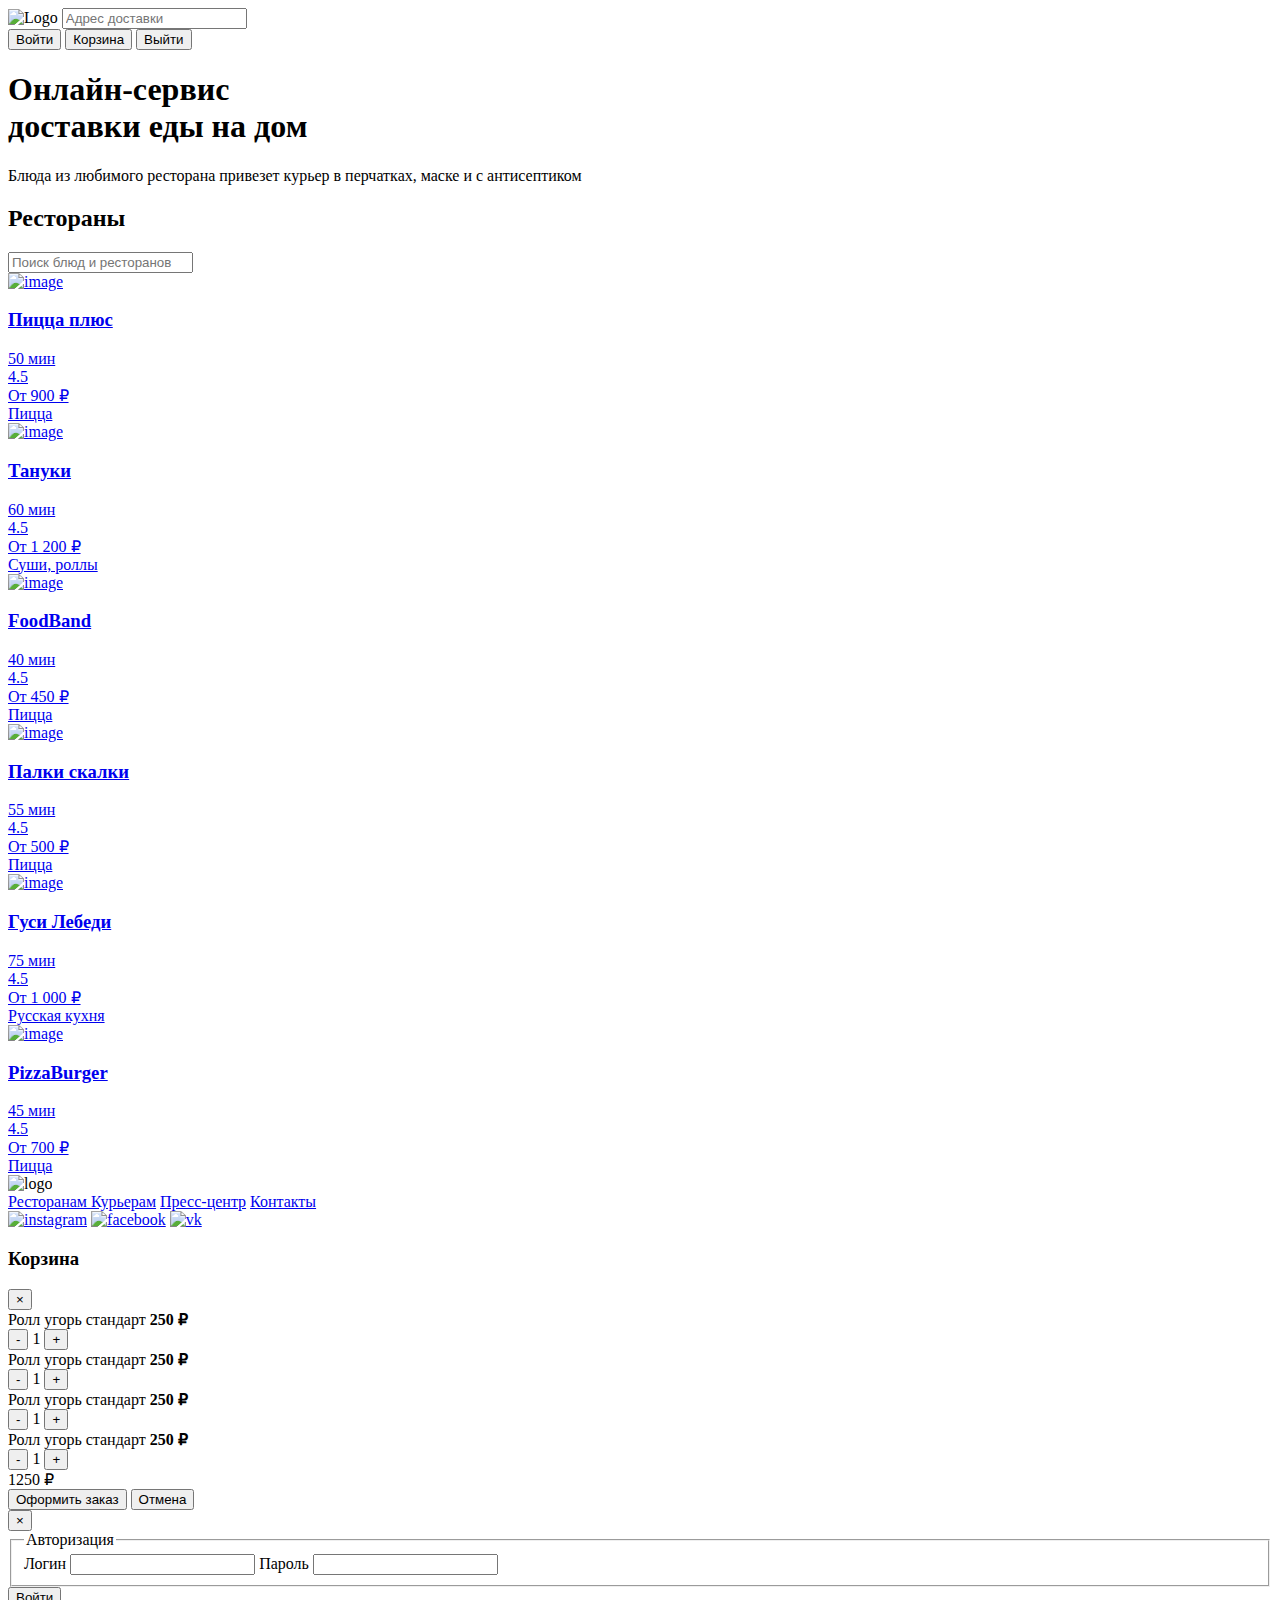
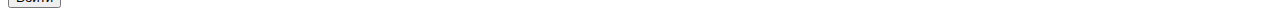
==== index.html @ f7ccb034 "Added base files" ====
<!DOCTYPE html>
<html lang="ru">

<head>
	<meta charset="UTF-8" />
	<meta name="viewport" content="width=device-width, initial-scale=1.0" />
	<title>Delivery Food — доставка еды на дом</title>
	<link href="https://fonts.googleapis.com/css?family=Roboto:400,700&display=swap&subset=cyrillic" rel="stylesheet" />
	<link rel="stylesheet" href="css/normalize.css" />
	<link rel="stylesheet" href="css/style.css" />
</head>

<body>
	<div class="container">
		<header class="header">
			<a class="logo">
				<img src="img/icon/logo.svg" alt="Logo" />
			</a>
			<label class="address">
				<input type="text" class="input input-address" placeholder="Адрес доставки" />
			</label>
			<div class="buttons">
				<span class="user-name"></span>
				<button class="button button-primary button-auth">
					<span class="button-auth-svg"></span>
					<span class="button-text">Войти</span>
				</button>
				<button class="button button-cart" id="cart-button">
					<span class="button-cart-svg"></span>
					<span class="button-text">Корзина</span>
				</button>
				<button class="button button-primary button-out">
					<span class="button-text">Выйти</span>
					<span class="button-out-svg"></span>
				</button>
			</div>
		</header>
	</div>
	<!-- /.container  -->

	<main class="main">
		<div class="container">
			<section class="container-promo">
				<section class="promo pizza">
					<h1 class="promo-title">Онлайн-сервис <br />доставки еды на дом</h1>
					<p class="promo-text">
						Блюда из любимого ресторана привезет курьер в перчатках, маске и с антисептиком
					</p>
				</section>
				<!-- <section class="promo kebab">
					<h1 class="promo-title">Шашлыки на майские <br> со скидкой 35%</h1>
					<p class="promo-text">
						Закажите шашлыки в любом ресторане до 10 мая и получите скидку по промокоду OMAGAD
					</p>
				</section>
				<section class="promo vegetables">
					<h1 class="promo-title">Скидка 20% на всю еду <br> по промокоду LOVE.JS</h1>
					<p class="promo-text">
						Блюдо из ресторана привезут вместе с двумя подарочными книгами по фронтенду
					</p>
				</section>
				<section class="promo sushi">
					<h1 class="promo-title">Сеты со скидкой до 30% <br> в ресторанах</h1>
					<p class="promo-text">
						Скидки на сеты до 30 мая по промокоду DADADA
					</p>
				</section> -->
			</section>
			<section class="restaurants">
				<div class="section-heading">
					<h2 class="section-title">Рестораны</h2>
					<label class="search">
						<input type="text" class="input input-search" placeholder="Поиск блюд и ресторанов" />
					</label>
				</div>
				<div class="cards cards-restaurants">
					<a href="restaurant.html" class="card card-restaurant">
						<img src="img/pizza-plus/preview.jpg" alt="image" class="card-image" />
						<div class="card-text">
							<div class="card-heading">
								<h3 class="card-title">Пицца плюс</h3>
								<span class="card-tag tag">50 мин</span>
							</div>
							<!-- /.card-heading -->
							<div class="card-info">
								<div class="rating">
									4.5
								</div>
								<div class="price">От 900 ₽</div>
								<div class="category">Пицца</div>
							</div>
							<!-- /.card-info -->
						</div>
						<!-- /.card-text -->
					</a>
					<!-- /.card -->

					<a href="restaurant.html" class="card card-restaurant">
						<img src="img/tanuki/preview.jpg" alt="image" class="card-image" />
						<div class="card-text">
							<div class="card-heading">
								<h3 class="card-title">Тануки</h3>
								<span class="card-tag tag">60 мин</span>
							</div>
							<!-- /.card-heading -->
							<div class="card-info">
								<div class="rating">
									4.5
								</div>
								<div class="price">От 1 200 ₽</div>
								<div class="category">Суши, роллы</div>
							</div>
							<!-- /.card-info -->
						</div>
						<!-- /.card-text -->
					</a>
					<!-- /.card -->

					<a href="restaurant.html" class="card card-restaurant">
						<img src="img/food-band/preview.jpg" alt="image" class="card-image" />
						<div class="card-text">
							<div class="card-heading">
								<h3 class="card-title">FoodBand</h3>
								<span class="card-tag tag">40 мин</span>
							</div>
							<!-- /.card-heading -->
							<div class="card-info">
								<div class="rating">
									4.5
								</div>
								<div class="price">От 450 ₽</div>
								<div class="category">Пицца</div>
							</div>
							<!-- /.card-info -->
						</div>
						<!-- /.card-text -->
					</a>
					<!-- /.card -->

					<a href="restaurant.html" class="card card-restaurant">
						<img src="img/palki-skalki/preview.jpg" alt="image" class="card-image" />
						<div class="card-text">
							<div class="card-heading">
								<h3 class="card-title">Палки скалки</h3>
								<span class="card-tag tag">55 мин</span>
							</div>
							<!-- /.card-heading -->
							<div class="card-info">
								<div class="rating">
									4.5
								</div>
								<div class="price">От 500 ₽</div>
								<div class="category">Пицца</div>
							</div>
							<!-- /.card-info -->
						</div>
						<!-- /.card-text -->
					</a>
					<!-- /.card -->

					<a href="restaurant.html" class="card card-restaurant">
						<img src="img/gusi-lebedi/preview.jpg" alt="image" class="card-image" />
						<div class="card-text">
							<div class="card-heading">
								<h3 class="card-title">Гуси Лебеди</h3>
								<span class="card-tag tag">75 мин</span>
							</div>
							<!-- /.card-heading -->
							<div class="card-info">
								<div class="rating">
									4.5
								</div>
								<div class="price">От 1 000 ₽</div>
								<div class="category">Русская кухня</div>
							</div>
							<!-- /.card-info -->
						</div>
						<!-- /.card-text -->
					</a>
					<!-- /.card -->

					<a href="restaurant.html" class="card card-restaurant">
						<img src="img/pizza-burger/preview.jpg" alt="image" class="card-image" />
						<div class="card-text">
							<div class="card-heading">
								<h3 class="card-title">PizzaBurger</h3>
								<span class="card-tag tag">45 мин</span>
							</div>
							<!-- /.card-heading -->
							<div class="card-info">
								<div class="rating">
									4.5
								</div>
								<div class="price">От 700 ₽</div>
								<div class="category">Пицца</div>
							</div>
							<!-- /.card-info -->
						</div>
						<!-- /.card-text -->
					</a>
					<!-- /.card -->
				</div>
				<!-- /.cards -->
			</section>
		</div>
		<!-- /.container -->
	</main>

	<footer class="footer">
		<div class="container">
			<div class="footer-block">
				<img src="img/icon/logo.svg" alt="logo" class="logo footer-logo" />
				<nav class="footer-nav">
					<a href="#" class="footer-link">Ресторанам </a>
					<a href="#" class="footer-link">Курьерам</a>
					<a href="#" class="footer-link">Пресс-центр</a>
					<a href="#" class="footer-link">Контакты</a>
				</nav>
				<div class="social-links">
					<a href="#" class="social-link"><img src="img/social/instagram.svg" alt="instagram" /></a>
					<a href="#" class="social-link"><img src="img/social/fb.svg" alt="facebook" /></a>
					<a href="#" class="social-link"><img src="img/social/vk.svg" alt="vk" /></a>
				</div>
				<!-- /.social-links -->
			</div>
			<!-- /.footer-block -->
		</div>
	</footer>

	<div class="modal modal-cart">
		<div class="modal-dialog">
			<div class="modal-header">
				<h3 class="modal-title">Корзина</h3>
				<button class="close">&times;</button>
			</div>
			<!-- /.modal-header -->
			<div class="modal-body">
				<div class="food-row">
					<span class="food-name">Ролл угорь стандарт</span>
					<strong class="food-price">250 ₽</strong>
					<div class="food-counter">
						<button class="counter-button">-</button>
						<span class="counter">1</span>
						<button class="counter-button">+</button>
					</div>
				</div>
				<!-- /.foods-row -->
				<div class="food-row">
					<span class="food-name">Ролл угорь стандарт</span>
					<strong class="food-price">250 ₽</strong>
					<div class="food-counter">
						<button class="counter-button">-</button>
						<span class="counter">1</span>
						<button class="counter-button">+</button>
					</div>
				</div>
				<!-- /.foods-row -->
				<div class="food-row">
					<span class="food-name">Ролл угорь стандарт</span>
					<strong class="food-price">250 ₽</strong>
					<div class="food-counter">
						<button class="counter-button">-</button>
						<span class="counter">1</span>
						<button class="counter-button">+</button>
					</div>
				</div>
				<!-- /.foods-row -->
				<div class="food-row">
					<span class="food-name">Ролл угорь стандарт</span>
					<strong class="food-price">250 ₽</strong>
					<div class="food-counter">
						<button class="counter-button">-</button>
						<span class="counter">1</span>
						<button class="counter-button">+</button>
					</div>
				</div>
				<!-- /.foods-row -->
			</div>
			<!-- /.modal-body -->
			<div class="modal-footer">
				<span class="modal-pricetag">1250 ₽</span>
				<div class="footer-buttons">
					<button class="button button-primary">Оформить заказ</button>
					<button class="button clear-cart">Отмена</button>
				</div>
			</div>
			<!-- /.modal-footer -->
		</div>
		<!-- /.modal-dialog -->
	</div>

	<div class="modal-auth">
		<div class="modal-dialog modal-dialog-auth">
			<button class="close-auth">&times;</button>
			<form id="logInForm">
				<fieldset class="modal-body">
					<legend class="modal-title">Авторизация</legend>
					<label class="label-auth">
						<span>Логин</span>
						<input id="login" type="text">
					</label>
					<label class="label-auth">
						<span>Пароль</span>
						<input id="password" type="password">
					</label>
				</fieldset>
				<!-- /.modal-body -->
				<div class="modal-footer">
					<div class="footer-buttons">
						<button class="button button-primary button-login" type="submit">Войти</button>
					</div>
				</div>
			</form>
			<!-- /.modal-footer -->
		</div>
		<!-- /.modal-dialog -->
	</div>
</body>

</html>
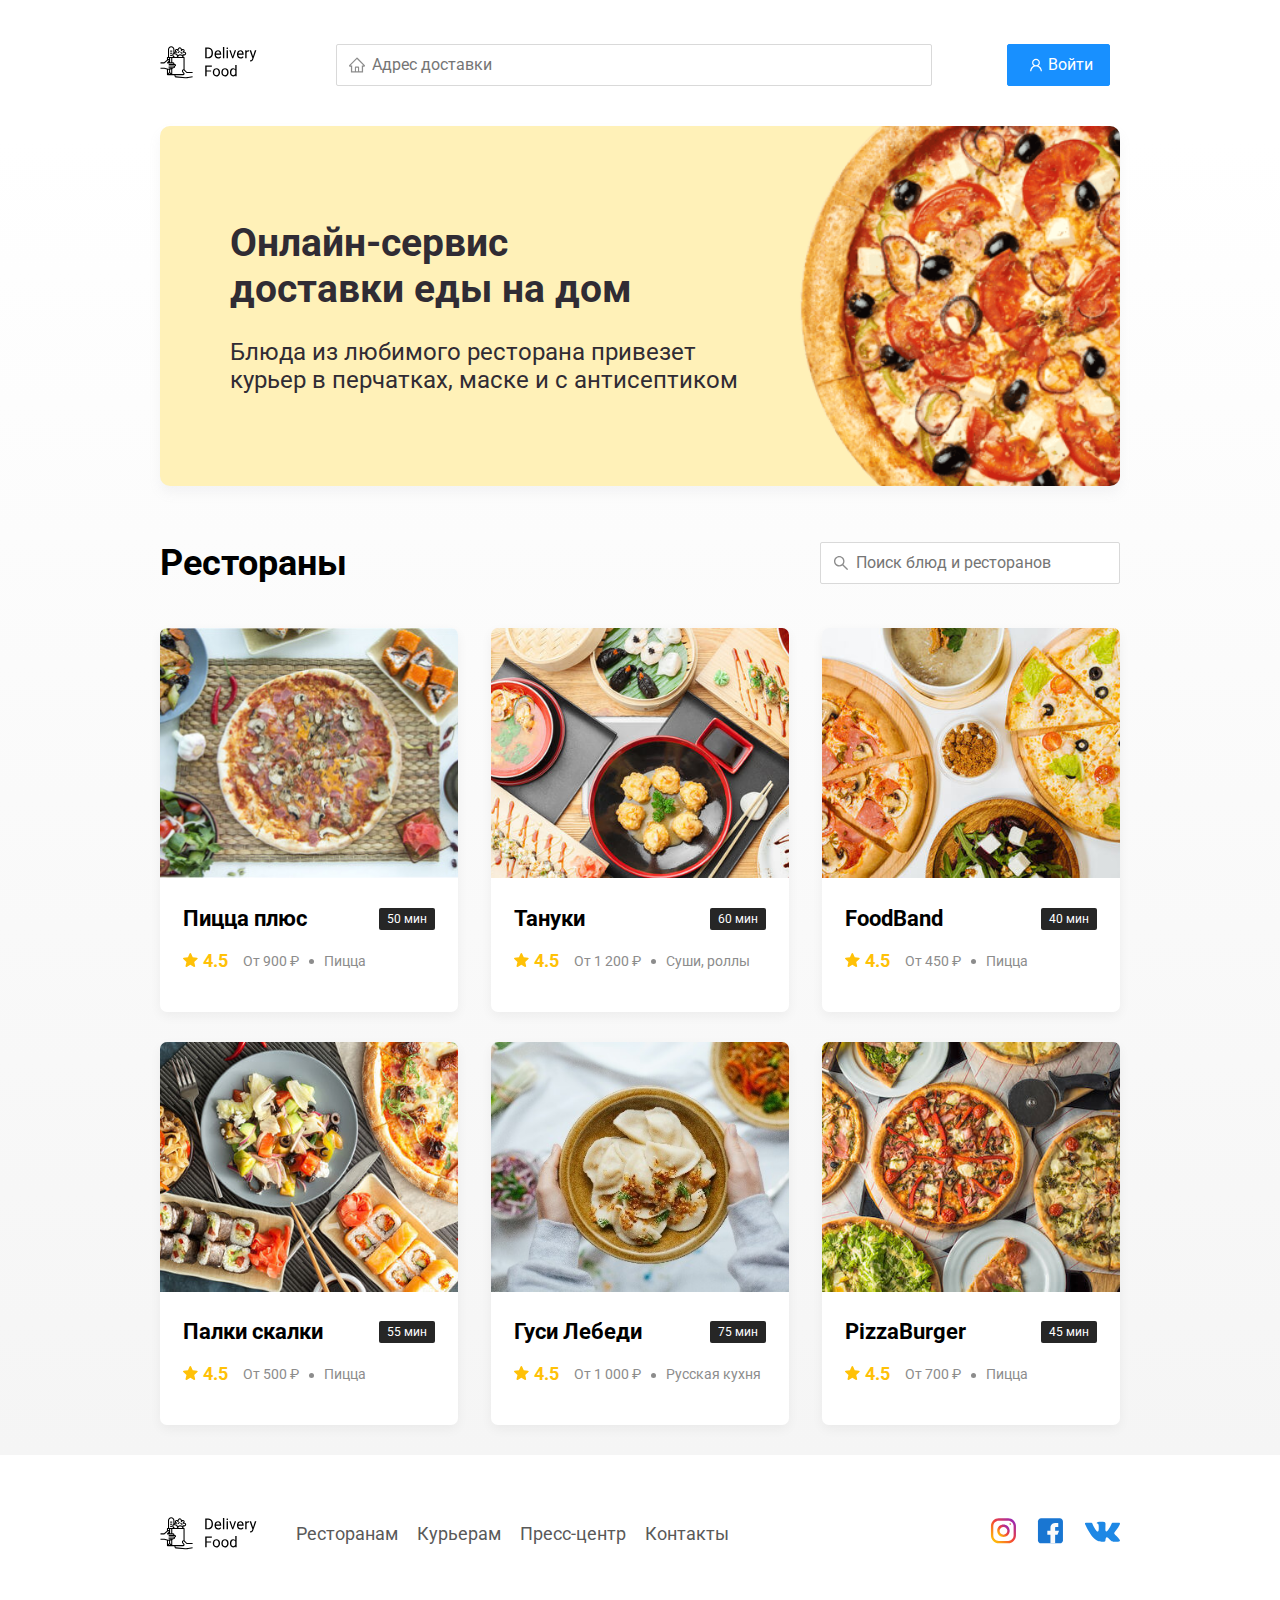
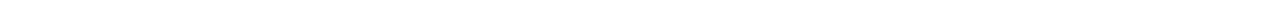
==== commit c18388f6: "Created login-logick" ====
--- a/index.html
+++ b/index.html
@@ -1,53 +1,62 @@
 <!DOCTYPE html>
 <html lang="ru">
-
-<head>
-	<meta charset="UTF-8" />
-	<meta name="viewport" content="width=device-width, initial-scale=1.0" />
-	<title>Delivery Food — доставка еды на дом</title>
-	<link href="https://fonts.googleapis.com/css?family=Roboto:400,700&display=swap&subset=cyrillic" rel="stylesheet" />
-	<link rel="stylesheet" href="css/normalize.css" />
-	<link rel="stylesheet" href="css/style.css" />
-</head>
-
-<body>
-	<div class="container">
-		<header class="header">
-			<a class="logo">
-				<img src="img/icon/logo.svg" alt="Logo" />
-			</a>
-			<label class="address">
-				<input type="text" class="input input-address" placeholder="Адрес доставки" />
-			</label>
-			<div class="buttons">
-				<span class="user-name"></span>
-				<button class="button button-primary button-auth">
-					<span class="button-auth-svg"></span>
-					<span class="button-text">Войти</span>
-				</button>
-				<button class="button button-cart" id="cart-button">
-					<span class="button-cart-svg"></span>
-					<span class="button-text">Корзина</span>
-				</button>
-				<button class="button button-primary button-out">
-					<span class="button-text">Выйти</span>
-					<span class="button-out-svg"></span>
-				</button>
-			</div>
-		</header>
-	</div>
-	<!-- /.container  -->
-
-	<main class="main">
-		<div class="container">
-			<section class="container-promo">
-				<section class="promo pizza">
-					<h1 class="promo-title">Онлайн-сервис <br />доставки еды на дом</h1>
-					<p class="promo-text">
-						Блюда из любимого ресторана привезет курьер в перчатках, маске и с антисептиком
-					</p>
-				</section>
-				<!-- <section class="promo kebab">
+  <head>
+    <meta charset="UTF-8" />
+    <meta name="viewport" content="width=device-width, initial-scale=1.0" />
+    <title>Delivery Food — доставка еды на дом</title>
+    <link
+      href="https://fonts.googleapis.com/css?family=Roboto:400,700&display=swap&subset=cyrillic"
+      rel="stylesheet"
+    />
+    <link rel="stylesheet" href="css/normalize.css" />
+    <link rel="stylesheet" href="css/style.css" />
+
+    <script src="js/main.js" defer></script>
+  </head>
+
+  <body>
+    <div class="container">
+      <header class="header">
+        <a class="logo">
+          <img src="img/icon/logo.svg" alt="Logo" />
+        </a>
+        <label class="address">
+          <input
+            type="text"
+            class="input input-address"
+            placeholder="Адрес доставки"
+          />
+        </label>
+        <div class="buttons">
+          <span class="user-name"></span>
+          <button class="button button-primary button-auth">
+            <span class="button-auth-svg"></span>
+            <span class="button-text">Войти</span>
+          </button>
+          <button class="button button-cart" id="cart-button">
+            <span class="button-cart-svg"></span>
+            <span class="button-text">Корзина</span>
+          </button>
+          <button class="button button-primary button-out">
+            <span class="button-text">Выйти</span>
+            <span class="button-out-svg"></span>
+          </button>
+        </div>
+      </header>
+    </div>
+    <!-- /.container  -->
+
+    <main class="main">
+      <div class="container">
+        <section class="container-promo">
+          <section class="promo pizza">
+            <h1 class="promo-title">Онлайн-сервис <br />доставки еды на дом</h1>
+            <p class="promo-text">
+              Блюда из любимого ресторана привезет курьер в перчатках, маске и с
+              антисептиком
+            </p>
+          </section>
+          <!-- <section class="promo kebab">
 					<h1 class="promo-title">Шашлыки на майские <br> со скидкой 35%</h1>
 					<p class="promo-text">
 						Закажите шашлыки в любом ресторане до 10 мая и получите скидку по промокоду OMAGAD
@@ -65,256 +74,279 @@
 						Скидки на сеты до 30 мая по промокоду DADADA
 					</p>
 				</section> -->
-			</section>
-			<section class="restaurants">
-				<div class="section-heading">
-					<h2 class="section-title">Рестораны</h2>
-					<label class="search">
-						<input type="text" class="input input-search" placeholder="Поиск блюд и ресторанов" />
-					</label>
-				</div>
-				<div class="cards cards-restaurants">
-					<a href="restaurant.html" class="card card-restaurant">
-						<img src="img/pizza-plus/preview.jpg" alt="image" class="card-image" />
-						<div class="card-text">
-							<div class="card-heading">
-								<h3 class="card-title">Пицца плюс</h3>
-								<span class="card-tag tag">50 мин</span>
-							</div>
-							<!-- /.card-heading -->
-							<div class="card-info">
-								<div class="rating">
-									4.5
-								</div>
-								<div class="price">От 900 ₽</div>
-								<div class="category">Пицца</div>
-							</div>
-							<!-- /.card-info -->
-						</div>
-						<!-- /.card-text -->
-					</a>
-					<!-- /.card -->
-
-					<a href="restaurant.html" class="card card-restaurant">
-						<img src="img/tanuki/preview.jpg" alt="image" class="card-image" />
-						<div class="card-text">
-							<div class="card-heading">
-								<h3 class="card-title">Тануки</h3>
-								<span class="card-tag tag">60 мин</span>
-							</div>
-							<!-- /.card-heading -->
-							<div class="card-info">
-								<div class="rating">
-									4.5
-								</div>
-								<div class="price">От 1 200 ₽</div>
-								<div class="category">Суши, роллы</div>
-							</div>
-							<!-- /.card-info -->
-						</div>
-						<!-- /.card-text -->
-					</a>
-					<!-- /.card -->
-
-					<a href="restaurant.html" class="card card-restaurant">
-						<img src="img/food-band/preview.jpg" alt="image" class="card-image" />
-						<div class="card-text">
-							<div class="card-heading">
-								<h3 class="card-title">FoodBand</h3>
-								<span class="card-tag tag">40 мин</span>
-							</div>
-							<!-- /.card-heading -->
-							<div class="card-info">
-								<div class="rating">
-									4.5
-								</div>
-								<div class="price">От 450 ₽</div>
-								<div class="category">Пицца</div>
-							</div>
-							<!-- /.card-info -->
-						</div>
-						<!-- /.card-text -->
-					</a>
-					<!-- /.card -->
-
-					<a href="restaurant.html" class="card card-restaurant">
-						<img src="img/palki-skalki/preview.jpg" alt="image" class="card-image" />
-						<div class="card-text">
-							<div class="card-heading">
-								<h3 class="card-title">Палки скалки</h3>
-								<span class="card-tag tag">55 мин</span>
-							</div>
-							<!-- /.card-heading -->
-							<div class="card-info">
-								<div class="rating">
-									4.5
-								</div>
-								<div class="price">От 500 ₽</div>
-								<div class="category">Пицца</div>
-							</div>
-							<!-- /.card-info -->
-						</div>
-						<!-- /.card-text -->
-					</a>
-					<!-- /.card -->
-
-					<a href="restaurant.html" class="card card-restaurant">
-						<img src="img/gusi-lebedi/preview.jpg" alt="image" class="card-image" />
-						<div class="card-text">
-							<div class="card-heading">
-								<h3 class="card-title">Гуси Лебеди</h3>
-								<span class="card-tag tag">75 мин</span>
-							</div>
-							<!-- /.card-heading -->
-							<div class="card-info">
-								<div class="rating">
-									4.5
-								</div>
-								<div class="price">От 1 000 ₽</div>
-								<div class="category">Русская кухня</div>
-							</div>
-							<!-- /.card-info -->
-						</div>
-						<!-- /.card-text -->
-					</a>
-					<!-- /.card -->
-
-					<a href="restaurant.html" class="card card-restaurant">
-						<img src="img/pizza-burger/preview.jpg" alt="image" class="card-image" />
-						<div class="card-text">
-							<div class="card-heading">
-								<h3 class="card-title">PizzaBurger</h3>
-								<span class="card-tag tag">45 мин</span>
-							</div>
-							<!-- /.card-heading -->
-							<div class="card-info">
-								<div class="rating">
-									4.5
-								</div>
-								<div class="price">От 700 ₽</div>
-								<div class="category">Пицца</div>
-							</div>
-							<!-- /.card-info -->
-						</div>
-						<!-- /.card-text -->
-					</a>
-					<!-- /.card -->
-				</div>
-				<!-- /.cards -->
-			</section>
-		</div>
-		<!-- /.container -->
-	</main>
-
-	<footer class="footer">
-		<div class="container">
-			<div class="footer-block">
-				<img src="img/icon/logo.svg" alt="logo" class="logo footer-logo" />
-				<nav class="footer-nav">
-					<a href="#" class="footer-link">Ресторанам </a>
-					<a href="#" class="footer-link">Курьерам</a>
-					<a href="#" class="footer-link">Пресс-центр</a>
-					<a href="#" class="footer-link">Контакты</a>
-				</nav>
-				<div class="social-links">
-					<a href="#" class="social-link"><img src="img/social/instagram.svg" alt="instagram" /></a>
-					<a href="#" class="social-link"><img src="img/social/fb.svg" alt="facebook" /></a>
-					<a href="#" class="social-link"><img src="img/social/vk.svg" alt="vk" /></a>
-				</div>
-				<!-- /.social-links -->
-			</div>
-			<!-- /.footer-block -->
-		</div>
-	</footer>
-
-	<div class="modal modal-cart">
-		<div class="modal-dialog">
-			<div class="modal-header">
-				<h3 class="modal-title">Корзина</h3>
-				<button class="close">&times;</button>
-			</div>
-			<!-- /.modal-header -->
-			<div class="modal-body">
-				<div class="food-row">
-					<span class="food-name">Ролл угорь стандарт</span>
-					<strong class="food-price">250 ₽</strong>
-					<div class="food-counter">
-						<button class="counter-button">-</button>
-						<span class="counter">1</span>
-						<button class="counter-button">+</button>
-					</div>
-				</div>
-				<!-- /.foods-row -->
-				<div class="food-row">
-					<span class="food-name">Ролл угорь стандарт</span>
-					<strong class="food-price">250 ₽</strong>
-					<div class="food-counter">
-						<button class="counter-button">-</button>
-						<span class="counter">1</span>
-						<button class="counter-button">+</button>
-					</div>
-				</div>
-				<!-- /.foods-row -->
-				<div class="food-row">
-					<span class="food-name">Ролл угорь стандарт</span>
-					<strong class="food-price">250 ₽</strong>
-					<div class="food-counter">
-						<button class="counter-button">-</button>
-						<span class="counter">1</span>
-						<button class="counter-button">+</button>
-					</div>
-				</div>
-				<!-- /.foods-row -->
-				<div class="food-row">
-					<span class="food-name">Ролл угорь стандарт</span>
-					<strong class="food-price">250 ₽</strong>
-					<div class="food-counter">
-						<button class="counter-button">-</button>
-						<span class="counter">1</span>
-						<button class="counter-button">+</button>
-					</div>
-				</div>
-				<!-- /.foods-row -->
-			</div>
-			<!-- /.modal-body -->
-			<div class="modal-footer">
-				<span class="modal-pricetag">1250 ₽</span>
-				<div class="footer-buttons">
-					<button class="button button-primary">Оформить заказ</button>
-					<button class="button clear-cart">Отмена</button>
-				</div>
-			</div>
-			<!-- /.modal-footer -->
-		</div>
-		<!-- /.modal-dialog -->
-	</div>
-
-	<div class="modal-auth">
-		<div class="modal-dialog modal-dialog-auth">
-			<button class="close-auth">&times;</button>
-			<form id="logInForm">
-				<fieldset class="modal-body">
-					<legend class="modal-title">Авторизация</legend>
-					<label class="label-auth">
-						<span>Логин</span>
-						<input id="login" type="text">
-					</label>
-					<label class="label-auth">
-						<span>Пароль</span>
-						<input id="password" type="password">
-					</label>
-				</fieldset>
-				<!-- /.modal-body -->
-				<div class="modal-footer">
-					<div class="footer-buttons">
-						<button class="button button-primary button-login" type="submit">Войти</button>
-					</div>
-				</div>
-			</form>
-			<!-- /.modal-footer -->
-		</div>
-		<!-- /.modal-dialog -->
-	</div>
-</body>
-
-</html>+        </section>
+        <section class="restaurants">
+          <div class="section-heading">
+            <h2 class="section-title">Рестораны</h2>
+            <label class="search">
+              <input
+                type="text"
+                class="input input-search"
+                placeholder="Поиск блюд и ресторанов"
+              />
+            </label>
+          </div>
+          <div class="cards cards-restaurants">
+            <a href="restaurant.html" class="card card-restaurant">
+              <img
+                src="img/pizza-plus/preview.jpg"
+                alt="image"
+                class="card-image"
+              />
+              <div class="card-text">
+                <div class="card-heading">
+                  <h3 class="card-title">Пицца плюс</h3>
+                  <span class="card-tag tag">50 мин</span>
+                </div>
+                <!-- /.card-heading -->
+                <div class="card-info">
+                  <div class="rating">4.5</div>
+                  <div class="price">От 900 ₽</div>
+                  <div class="category">Пицца</div>
+                </div>
+                <!-- /.card-info -->
+              </div>
+              <!-- /.card-text -->
+            </a>
+            <!-- /.card -->
+
+            <a href="restaurant.html" class="card card-restaurant">
+              <img
+                src="img/tanuki/preview.jpg"
+                alt="image"
+                class="card-image"
+              />
+              <div class="card-text">
+                <div class="card-heading">
+                  <h3 class="card-title">Тануки</h3>
+                  <span class="card-tag tag">60 мин</span>
+                </div>
+                <!-- /.card-heading -->
+                <div class="card-info">
+                  <div class="rating">4.5</div>
+                  <div class="price">От 1 200 ₽</div>
+                  <div class="category">Суши, роллы</div>
+                </div>
+                <!-- /.card-info -->
+              </div>
+              <!-- /.card-text -->
+            </a>
+            <!-- /.card -->
+
+            <a href="restaurant.html" class="card card-restaurant">
+              <img
+                src="img/food-band/preview.jpg"
+                alt="image"
+                class="card-image"
+              />
+              <div class="card-text">
+                <div class="card-heading">
+                  <h3 class="card-title">FoodBand</h3>
+                  <span class="card-tag tag">40 мин</span>
+                </div>
+                <!-- /.card-heading -->
+                <div class="card-info">
+                  <div class="rating">4.5</div>
+                  <div class="price">От 450 ₽</div>
+                  <div class="category">Пицца</div>
+                </div>
+                <!-- /.card-info -->
+              </div>
+              <!-- /.card-text -->
+            </a>
+            <!-- /.card -->
+
+            <a href="restaurant.html" class="card card-restaurant">
+              <img
+                src="img/palki-skalki/preview.jpg"
+                alt="image"
+                class="card-image"
+              />
+              <div class="card-text">
+                <div class="card-heading">
+                  <h3 class="card-title">Палки скалки</h3>
+                  <span class="card-tag tag">55 мин</span>
+                </div>
+                <!-- /.card-heading -->
+                <div class="card-info">
+                  <div class="rating">4.5</div>
+                  <div class="price">От 500 ₽</div>
+                  <div class="category">Пицца</div>
+                </div>
+                <!-- /.card-info -->
+              </div>
+              <!-- /.card-text -->
+            </a>
+            <!-- /.card -->
+
+            <a href="restaurant.html" class="card card-restaurant">
+              <img
+                src="img/gusi-lebedi/preview.jpg"
+                alt="image"
+                class="card-image"
+              />
+              <div class="card-text">
+                <div class="card-heading">
+                  <h3 class="card-title">Гуси Лебеди</h3>
+                  <span class="card-tag tag">75 мин</span>
+                </div>
+                <!-- /.card-heading -->
+                <div class="card-info">
+                  <div class="rating">4.5</div>
+                  <div class="price">От 1 000 ₽</div>
+                  <div class="category">Русская кухня</div>
+                </div>
+                <!-- /.card-info -->
+              </div>
+              <!-- /.card-text -->
+            </a>
+            <!-- /.card -->
+
+            <a href="restaurant.html" class="card card-restaurant">
+              <img
+                src="img/pizza-burger/preview.jpg"
+                alt="image"
+                class="card-image"
+              />
+              <div class="card-text">
+                <div class="card-heading">
+                  <h3 class="card-title">PizzaBurger</h3>
+                  <span class="card-tag tag">45 мин</span>
+                </div>
+                <!-- /.card-heading -->
+                <div class="card-info">
+                  <div class="rating">4.5</div>
+                  <div class="price">От 700 ₽</div>
+                  <div class="category">Пицца</div>
+                </div>
+                <!-- /.card-info -->
+              </div>
+              <!-- /.card-text -->
+            </a>
+            <!-- /.card -->
+          </div>
+          <!-- /.cards -->
+        </section>
+      </div>
+      <!-- /.container -->
+    </main>
+
+    <footer class="footer">
+      <div class="container">
+        <div class="footer-block">
+          <img src="img/icon/logo.svg" alt="logo" class="logo footer-logo" />
+          <nav class="footer-nav">
+            <a href="#" class="footer-link">Ресторанам </a>
+            <a href="#" class="footer-link">Курьерам</a>
+            <a href="#" class="footer-link">Пресс-центр</a>
+            <a href="#" class="footer-link">Контакты</a>
+          </nav>
+          <div class="social-links">
+            <a href="#" class="social-link"
+              ><img src="img/social/instagram.svg" alt="instagram"
+            /></a>
+            <a href="#" class="social-link"
+              ><img src="img/social/fb.svg" alt="facebook"
+            /></a>
+            <a href="#" class="social-link"
+              ><img src="img/social/vk.svg" alt="vk"
+            /></a>
+          </div>
+          <!-- /.social-links -->
+        </div>
+        <!-- /.footer-block -->
+      </div>
+    </footer>
+
+    <div class="modal modal-cart">
+      <div class="modal-dialog">
+        <div class="modal-header">
+          <h3 class="modal-title">Корзина</h3>
+          <button class="close">&times;</button>
+        </div>
+        <!-- /.modal-header -->
+        <div class="modal-body">
+          <div class="food-row">
+            <span class="food-name">Ролл угорь стандарт</span>
+            <strong class="food-price">250 ₽</strong>
+            <div class="food-counter">
+              <button class="counter-button">-</button>
+              <span class="counter">1</span>
+              <button class="counter-button">+</button>
+            </div>
+          </div>
+          <!-- /.foods-row -->
+          <div class="food-row">
+            <span class="food-name">Ролл угорь стандарт</span>
+            <strong class="food-price">250 ₽</strong>
+            <div class="food-counter">
+              <button class="counter-button">-</button>
+              <span class="counter">1</span>
+              <button class="counter-button">+</button>
+            </div>
+          </div>
+          <!-- /.foods-row -->
+          <div class="food-row">
+            <span class="food-name">Ролл угорь стандарт</span>
+            <strong class="food-price">250 ₽</strong>
+            <div class="food-counter">
+              <button class="counter-button">-</button>
+              <span class="counter">1</span>
+              <button class="counter-button">+</button>
+            </div>
+          </div>
+          <!-- /.foods-row -->
+          <div class="food-row">
+            <span class="food-name">Ролл угорь стандарт</span>
+            <strong class="food-price">250 ₽</strong>
+            <div class="food-counter">
+              <button class="counter-button">-</button>
+              <span class="counter">1</span>
+              <button class="counter-button">+</button>
+            </div>
+          </div>
+          <!-- /.foods-row -->
+        </div>
+        <!-- /.modal-body -->
+        <div class="modal-footer">
+          <span class="modal-pricetag">1250 ₽</span>
+          <div class="footer-buttons">
+            <button class="button button-primary">Оформить заказ</button>
+            <button class="button clear-cart">Отмена</button>
+          </div>
+        </div>
+        <!-- /.modal-footer -->
+      </div>
+      <!-- /.modal-dialog -->
+    </div>
+
+    <div class="modal-auth">
+      <div class="modal-dialog modal-dialog-auth">
+        <button class="close-auth">&times;</button>
+        <form id="logInForm">
+          <fieldset class="modal-body">
+            <legend class="modal-title">Авторизация</legend>
+            <label class="label-auth">
+              <span>Логин</span>
+              <input id="login" type="text" />
+            </label>
+            <label class="label-auth">
+              <span>Пароль</span>
+              <input id="password" type="password" />
+            </label>
+          </fieldset>
+          <!-- /.modal-body -->
+          <div class="modal-footer">
+            <div class="footer-buttons">
+              <button class="button button-primary button-login" type="submit">
+                Войти
+              </button>
+            </div>
+          </div>
+        </form>
+        <!-- /.modal-footer -->
+      </div>
+      <!-- /.modal-dialog -->
+    </div>
+  </body>
+</html>
--- a/css/style.css
+++ b/css/style.css
@@ -0,0 +1,840 @@
+* {
+    box-sizing: border-box;
+}
+
+body {
+    font-family: "Roboto", sans-serif;
+    padding-top: 44px;
+}
+
+a,
+button {
+    cursor: pointer;
+    color: inherit;
+}
+
+.hide {
+    display: none;
+}
+
+.container {
+    max-width: 1200px;
+    margin: auto;
+}
+
+.header {
+    display: flex;
+    align-items: center;
+    justify-content: space-between;
+    margin-bottom: 40px;
+}
+
+.input {
+    background-color: #ffffff;
+    border: 1px solid #d9d9d9;
+    border-radius: 2px;
+    font-size: 16px;
+    line-height: 24px;
+    padding: 8px 8px 8px 35px;
+    background-repeat: no-repeat;
+    background-position: left 11px center;
+}
+
+.address {
+    flex: 0.8;
+}
+
+.input-address {
+    width: 100%;
+    background-image: url(../img/icon/home.svg);
+}
+
+.search {
+    margin-left: auto;
+}
+
+.input-search {
+    width: 300px;
+    background-image: url(../img/icon/search.svg);
+
+}
+
+.buttons {
+    display: flex;
+    align-items: center;
+}
+
+.button {
+    display: flex;
+    align-items: center;
+    padding: 8px 16px;
+    background: #ffffff;
+    border: 1px solid #d9d9d9;
+    box-sizing: border-box;
+    box-shadow: 0 0 2px rgba(0, 0, 0, 0.0015);
+    border-radius: 2px;
+    color: #595959;
+    font-size: 16px;
+    line-height: 24px;
+}
+
+.button:hover {
+    background: #1890ff;
+    border: 1px solid #1890ff;
+    color: #fff;
+}
+
+
+.button-primary {
+    background: #1890ff;
+    border: 1px solid #1890ff;
+    color: #fff;
+    margin-right: 10px;
+}
+
+.button-primary:hover {
+    background: #ffffff;
+    border: 1px solid #d9d9d9;
+    color: #595959;
+}
+
+.button-icon {
+    margin-right: 6px;
+}
+
+.button-card-text {
+    margin-right: 10px;
+}
+
+.button-auth {
+    background-position: 20px 13px;
+}
+
+.button-primary .button-auth-svg {
+    width: 24px;
+    height: 24px;
+    background-color: #fff;
+    -webkit-mask: url("../img/icon/user.svg") no-repeat 50% 50%;
+    mask: url("../img/icon/user.svg") no-repeat 50% 50%;
+    background-repeat: no-repeat;
+}
+
+.button-primary:hover .button-auth-svg {
+    background-color: #595959;
+}
+
+.button .button-cart-svg {
+    width: 24px;
+    height: 24px;
+    background-color: #595959;
+    -webkit-mask: url("../img/icon/shopping-cart.svg") no-repeat 50% 50%;
+    mask: url("../img/icon/shopping-cart.svg") no-repeat 50% 50%;
+    background-repeat: no-repeat;
+}
+
+.button-primary .button-cart-svg {
+    background-color: #fff;
+}
+
+.button:hover .button-cart-svg {
+    background-color: #fff;
+}
+
+.button-primary:hover .button-cart-svg {
+    background-color: #595959;
+}
+
+.button-cart {
+    display: none;
+    margin: 0 5px;
+}
+
+.button-out {
+    display: none;
+    margin: 0 5px;
+}
+
+.user-name {
+    display: none;
+    margin-right: 20px;
+    font-weight: bold;
+    font-size: 18px;
+}
+
+.promo-slider {
+
+    width: 600px;
+    height: 300px;
+
+}
+
+.promo {
+    box-shadow: 0 7px 12px rgba(158, 158, 163, 0.1);
+    border-radius: 10px;
+    padding: 68px 70px;
+    margin-bottom: 56px;
+}
+
+.pizza {
+    background: #fff1b8 url(../img/promo/pizza.png) no-repeat top -100px right -250px / 830px
+}
+
+.kebab {
+    background: #D6E4FF url(../img/promo/kebab.png) no-repeat top 45px right 40px / 450px;
+}
+
+.vegetables {
+    background: #FFF566 url(../img/promo/vegetables.png) no-repeat top 0 right 0 / 825px
+}
+
+.sushi {
+    background: #FFF1F0 url(../img/promo/sushi.png) no-repeat top 10px right 15px / 500px
+}
+
+.promo-title {
+    font-style: normal;
+    font-weight: bold;
+    font-size: 39px;
+    line-height: 46px;
+    color: #302c34;
+}
+
+.promo-text {
+    font-style: normal;
+    font-weight: normal;
+    font-size: 24px;
+    line-height: 28px;
+    color: #302c34;
+    max-width: 538px;
+}
+
+.main {
+    background: linear-gradient(180deg, rgba(245, 245, 245, 0) 1.04%, #f5f5f5 100%);
+}
+
+.section-heading {
+    display: flex;
+    align-items: center;
+    margin-bottom: 44px;
+}
+
+.section-title {
+    font-style: normal;
+    font-weight: bold;
+    font-size: 36px;
+    line-height: 42px;
+    margin: 0 30px 0 0;
+    color: #000000;
+}
+
+.cards {
+    display: flex;
+    align-items: flex-start;
+    justify-content: space-between;
+    flex-wrap: wrap;
+}
+
+.card {
+    background: #ffffff;
+    box-shadow: 0 4px 12px rgba(0, 0, 0, 0.05);
+    border-radius: 7px;
+    overflow: hidden;
+    margin-bottom: 30px;
+    flex-basis: 31%;
+    text-decoration: none;
+
+}
+
+.card-restaurant {
+    cursor: pointer
+}
+
+.card-image {
+    width: 100%;
+    height: 250px;
+    object-fit: cover;
+}
+
+
+.card-text {
+    padding: 20px 23px 35px;
+    min-height: 275px;
+    display: flex;
+    flex-direction: column;
+}
+
+
+
+.restaurants .card-text {
+    min-height: auto;
+}
+
+.card-heading {
+    display: flex;
+    align-items: center;
+    justify-content: space-between;
+    margin-bottom: 10px;
+}
+
+.card-title {
+    margin: 0;
+    font-style: normal;
+    font-weight: bold;
+    font-size: 22px;
+    line-height: 32px;
+}
+
+.card-title-reg {
+    font-weight: 400;
+}
+
+.card-tag {
+    font-style: normal;
+    font-weight: normal;
+    font-size: 12px;
+    line-height: 20px;
+    color: #ffffff;
+    background: #262626;
+    border-radius: 2px;
+    padding: 1px 8px;
+}
+
+.card-info {
+    display: flex;
+    align-items: center;
+    flex-wrap: wrap;
+}
+
+.card-buttons {
+    display: flex;
+    margin-top: 24px;
+    flex-grow: 1;
+    align-items: flex-end;
+}
+
+.card-price-bold {
+    font-weight: bold;
+    font-size: 20px;
+    line-height: 32px;
+    margin-left: 30px;
+}
+
+.rating {
+    background-image: url("../img/icon/rating.svg");
+    background-repeat: no-repeat;
+    background-position: 0 7px;
+    padding-left: 20px;
+    margin-right: 26px;
+    color: #ffc107;
+    font-weight: bold;
+    font-size: 18px;
+    line-height: 32px;
+}
+
+.price,
+.category {
+    color: #8c8c8c;
+    font-size: 18px;
+    line-height: 32px;
+}
+
+.price {
+    margin-right: 10px;
+}
+
+.ingredients {
+    color: #8c8c8c;
+    font-size: 18px;
+    line-height: 21px;
+}
+
+.category {
+    text-overflow: ellipsis;
+    overflow: hidden;
+    white-space: nowrap;
+    max-width: 150px;
+}
+
+.price:after {
+    content: "";
+    width: 5px;
+    height: 5px;
+    background-color: #8c8c8c;
+    display: inline-block;
+    vertical-align: middle;
+    border-radius: 50%;
+    margin-left: 10px;
+}
+
+.footer {
+    padding: 60px 0;
+}
+
+.footer-block {
+    display: flex;
+    align-items: center;
+    justify-content: space-between;
+}
+
+.footer-nav {
+    margin-left: 35px;
+    margin-right: auto;
+}
+
+.footer-link {
+    display: inline-block;
+    color: #595959;
+    font-style: normal;
+    font-weight: normal;
+    font-size: 18px;
+    line-height: 21px;
+    text-decoration: none;
+}
+
+.footer-link:not(:last-child) {
+    margin-right: 15px;
+}
+
+.social-links {
+    display: flex;
+    align-items: center;
+}
+
+.social-link:not(:last-child) {
+    margin-right: 21px;
+}
+
+.modal {
+    position: fixed;
+    left: 0;
+    top: 0;
+    width: 100%;
+    height: 100%;
+    background: rgba(0, 0, 0, 0.4);
+    display: none;
+    z-index: 999;
+}
+
+.modal-auth {
+    position: fixed;
+    left: 0;
+    top: 0;
+    width: 100%;
+    height: 100%;
+    background: rgba(0, 0, 0, 0.4);
+    display: none;
+    z-index: 999;
+}
+
+.is-open {
+    display: flex;
+}
+
+.modal-dialog {
+    max-width: 780px;
+    width: 95%;
+    background: #ffffff;
+    border-radius: 5px;
+    margin: auto;
+    padding: 40px 45px;
+}
+
+.modal-dialog-auth {
+    width: auto;
+    position: relative;
+}
+
+.label-auth {
+    display: block;
+    margin: 30px;
+}
+
+.label-auth span {
+    width: 80px;
+    display: inline-block;
+}
+
+.modal-header {
+    display: flex;
+    align-items: center;
+    justify-content: space-between;
+    margin-bottom: 45px;
+}
+
+.modal-title {
+    margin: 0;
+    font-weight: bold;
+    font-size: 36px;
+    line-height: 42px;
+}
+
+.close {
+    font-size: 36px;
+    border: none;
+    background-color: transparent;
+}
+
+.close-auth {
+    font-size: 36px;
+    border: none;
+    background-color: transparent;
+    position: absolute;
+    top: 10px;
+    right: 20px;
+}
+
+.modal-body {
+    margin-bottom: 22px;
+}
+
+.food-row {
+    display: flex;
+    align-items: flex-start;
+    justify-content: space-between;
+    padding-bottom: 8px;
+    border-bottom: 1px solid #d9d9d9;
+    margin-bottom: 15px;
+}
+
+.food-name {
+    font-weight: normal;
+    font-size: 18px;
+    line-height: 32px;
+}
+
+.food-price {
+    margin-left: auto;
+    margin-right: 47px;
+    font-weight: bold;
+    font-size: 20px;
+    line-height: 32px;
+}
+
+.food-counter {
+    display: flex;
+    align-items: center;
+}
+
+.counter-button {
+    display: flex;
+    align-items: center;
+    justify-content: center;
+    width: 39px;
+    height: 32px;
+    background: #ffffff;
+    border: 1px solid #40a9ff;
+    box-sizing: border-box;
+    border-radius: 2px;
+    font-weight: normal;
+    font-size: 14px;
+    line-height: 22px;
+    color: #40a9ff;
+}
+
+.counter-button:hover {
+    background: #40a9ff;
+    border: 1px solid #ffffff;
+    color: #ffffff;
+}
+
+.counter {
+    font-size: 16px;
+    line-height: 24px;
+    margin-left: 10px;
+    margin-right: 10px;
+}
+
+.modal-footer {
+    display: flex;
+    align-items: center;
+    justify-content: space-between;
+}
+
+.modal-auth .modal-footer {
+    justify-content: flex-end;
+}
+
+.footer-buttons {
+    display: flex;
+    align-items: center;
+}
+
+.modal-pricetag {
+    background: #262626;
+    border-radius: 5px;
+    color: #ffffff;
+    padding: 15px 20px;
+    font-size: 20px;
+    line-height: 23px;
+}
+
+@media (max-width: 1366px) {
+    .container {
+        max-width: 960px;
+    }
+
+    .pizza {
+        background-position: center right -300px;
+        background-size: 750px;
+    }
+
+
+    .kebab {
+        background-position: top -5px right -93px;
+        background-size: 530px;
+    }
+
+    .vegetables {
+        background-position: top 0 right -93px;
+        background-size: 820px;
+    }
+
+    .sushi {
+        background-position: center right -90px;
+    }
+
+    .rating {
+        margin-right: 15px;
+    }
+
+    .category,
+    .price {
+        font-size: 14px;
+    }
+}
+
+@media (max-width: 992px) {
+    .container {
+        max-width: 750px;
+    }
+
+
+
+    .pizza {
+        padding: 50px;
+        background-size: 500px;
+        background-position: center right -200px;
+    }
+
+
+    .kebab {
+        background-position: top 55px right -100px;
+        background-size: 385px;
+    }
+
+    .vegetables {
+        background-position: top 0 right -280px;
+        background-size: 810px;
+    }
+
+    .sushi {
+        background-position: top 30px right -175px;
+    }
+
+
+
+    .promo-text {
+        font-size: 18px;
+        max-width: 400px;
+    }
+
+    .card {
+        flex-basis: 49%;
+    }
+
+    .footer-link {
+        font-size: 16px;
+    }
+}
+
+@media (max-width: 768px) {
+    .container {
+        max-width: 560px;
+    }
+
+    .card-info {
+        flex-wrap: wrap;
+    }
+
+    .card .rating {
+        flex-basis: 100%;
+    }
+
+    .card-title {
+        font-size: 18px;
+    }
+
+    .card-text {
+        min-height: 290px;
+    }
+
+    .card-price-bold {
+        margin-left: 20px;
+    }
+
+
+    .pizza {
+        background-size: 400px;
+        background-position: bottom 50px right -200px;
+    }
+
+
+    .kebab {
+        background-position: top -5px right -74px;
+        background-size: 300px;
+    }
+
+    .vegetables {
+        background-position: top 0 right -240px;
+        background-size: 702px;
+    }
+
+    .sushi {
+        background-position: top -24px right -75px;
+        background-size: 302px;
+    }
+
+    .promo-title {
+        font-size: 24px;
+        line-height: 1.4;
+    }
+
+    .promo-text {
+        margin-top: 0;
+    }
+}
+
+@media (max-width: 578px) {
+    .container {
+        width: 90%;
+    }
+
+    .address {
+        min-width: 100%;
+        order: 1;
+    }
+
+    .header {
+        flex-wrap: wrap;
+    }
+
+    .input-address {
+        margin-top: 15px;
+        order: 5;
+        flex: 1;
+    }
+
+    .promo {
+        background-image: none;
+    }
+
+    .promo-title {
+        margin-bottom: 10px;
+    }
+
+    .section-title {
+        font-size: 20px;
+    }
+
+    .card {
+        flex-basis: 100%;
+    }
+
+    .card-text {
+        min-height: auto;
+    }
+
+    .card-image {
+        width: 100%;
+    }
+
+    .footer {
+        padding: 30px 0;
+    }
+
+    .footer-block {
+        align-items: flex-start;
+    }
+
+    .footer-nav {
+        margin-left: 0;
+        margin-right: 0;
+        order: 0;
+        display: flex;
+        flex-direction: column;
+    }
+
+    .footer-logo {
+        margin-right: 15px;
+        order: 1;
+    }
+
+    .social-links {
+        order: 2;
+    }
+}
+
+@media (max-width: 480px) {
+    .button-text {
+        display: none;
+    }
+
+    .button-icon {
+        margin: 0;
+    }
+
+    .user-name {
+        margin: 10px;
+
+    }
+
+    .buttons {
+        flex-wrap: wrap;
+        margin-left: auto;
+    }
+
+    .button {
+        min-height: 40px;
+        padding: 5px 12px;
+
+    }
+
+    .button-out-svg {
+        width: 24px;
+        height: 24px;
+        background-color: #fff;
+        -webkit-mask: url(../img/icon/logout.svg) no-repeat 50% 50%;
+        mask: url(../img/icon/logout.svg) no-repeat 50% 50%;
+        background-repeat: no-repeat;
+        -webkit-mask-size: 20px;
+        mask-size: 20px;
+    }
+
+    .promo {
+        padding: 20px;
+    }
+
+    .section-heading {
+        flex-wrap: wrap;
+    }
+
+    .footer-block {
+        flex-wrap: wrap;
+        flex-direction: column;
+        align-items: center;
+    }
+
+    .footer-logo {
+        order: 0;
+        margin-bottom: 20px;
+    }
+
+    .footer-nav {
+        margin-bottom: 20px;
+        text-align: center;
+    }
+
+    .footer-link:not(:last-child) {
+        margin-right: 0;
+    }
+}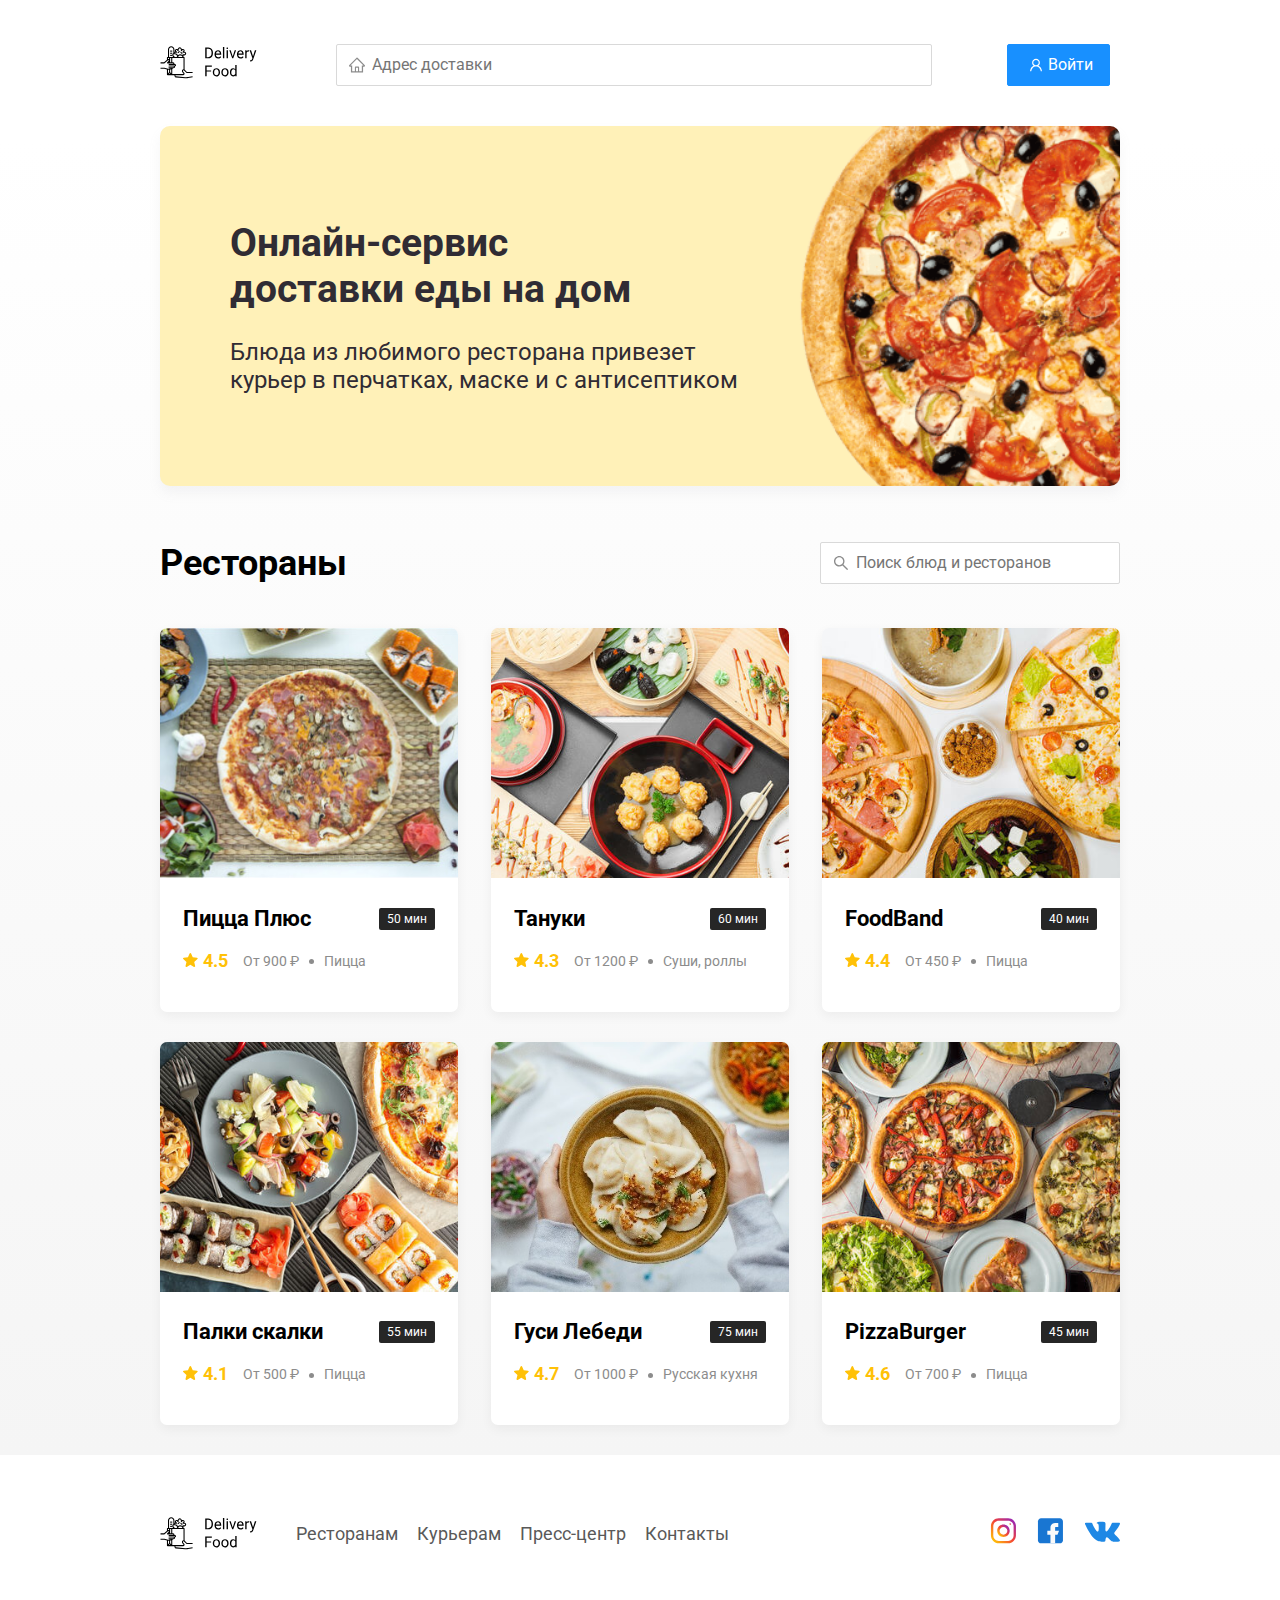
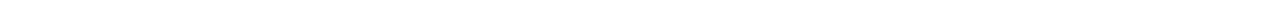
==== commit 4205deaa: "Added JSON parsing logick" ====
--- a/index.html
+++ b/index.html
@@ -10,8 +10,11 @@
     />
     <link rel="stylesheet" href="css/normalize.css" />
     <link rel="stylesheet" href="css/style.css" />
-
-    <script src="js/main.js" defer></script>
+    <link rel="stylesheet" href="css/validate.css" />
+    <!-- Scripts -->
+    <!-- <script src="https://code.jquery.com/jquery-1.11.3.min.js" defer></script> -->
+    <script src="js/auth.js" defer></script>
+    <script src="js/partners.js" defer></script>
   </head>
 
   <body>
@@ -86,145 +89,7 @@
               />
             </label>
           </div>
-          <div class="cards cards-restaurants">
-            <a href="restaurant.html" class="card card-restaurant">
-              <img
-                src="img/pizza-plus/preview.jpg"
-                alt="image"
-                class="card-image"
-              />
-              <div class="card-text">
-                <div class="card-heading">
-                  <h3 class="card-title">Пицца плюс</h3>
-                  <span class="card-tag tag">50 мин</span>
-                </div>
-                <!-- /.card-heading -->
-                <div class="card-info">
-                  <div class="rating">4.5</div>
-                  <div class="price">От 900 ₽</div>
-                  <div class="category">Пицца</div>
-                </div>
-                <!-- /.card-info -->
-              </div>
-              <!-- /.card-text -->
-            </a>
-            <!-- /.card -->
-
-            <a href="restaurant.html" class="card card-restaurant">
-              <img
-                src="img/tanuki/preview.jpg"
-                alt="image"
-                class="card-image"
-              />
-              <div class="card-text">
-                <div class="card-heading">
-                  <h3 class="card-title">Тануки</h3>
-                  <span class="card-tag tag">60 мин</span>
-                </div>
-                <!-- /.card-heading -->
-                <div class="card-info">
-                  <div class="rating">4.5</div>
-                  <div class="price">От 1 200 ₽</div>
-                  <div class="category">Суши, роллы</div>
-                </div>
-                <!-- /.card-info -->
-              </div>
-              <!-- /.card-text -->
-            </a>
-            <!-- /.card -->
-
-            <a href="restaurant.html" class="card card-restaurant">
-              <img
-                src="img/food-band/preview.jpg"
-                alt="image"
-                class="card-image"
-              />
-              <div class="card-text">
-                <div class="card-heading">
-                  <h3 class="card-title">FoodBand</h3>
-                  <span class="card-tag tag">40 мин</span>
-                </div>
-                <!-- /.card-heading -->
-                <div class="card-info">
-                  <div class="rating">4.5</div>
-                  <div class="price">От 450 ₽</div>
-                  <div class="category">Пицца</div>
-                </div>
-                <!-- /.card-info -->
-              </div>
-              <!-- /.card-text -->
-            </a>
-            <!-- /.card -->
-
-            <a href="restaurant.html" class="card card-restaurant">
-              <img
-                src="img/palki-skalki/preview.jpg"
-                alt="image"
-                class="card-image"
-              />
-              <div class="card-text">
-                <div class="card-heading">
-                  <h3 class="card-title">Палки скалки</h3>
-                  <span class="card-tag tag">55 мин</span>
-                </div>
-                <!-- /.card-heading -->
-                <div class="card-info">
-                  <div class="rating">4.5</div>
-                  <div class="price">От 500 ₽</div>
-                  <div class="category">Пицца</div>
-                </div>
-                <!-- /.card-info -->
-              </div>
-              <!-- /.card-text -->
-            </a>
-            <!-- /.card -->
-
-            <a href="restaurant.html" class="card card-restaurant">
-              <img
-                src="img/gusi-lebedi/preview.jpg"
-                alt="image"
-                class="card-image"
-              />
-              <div class="card-text">
-                <div class="card-heading">
-                  <h3 class="card-title">Гуси Лебеди</h3>
-                  <span class="card-tag tag">75 мин</span>
-                </div>
-                <!-- /.card-heading -->
-                <div class="card-info">
-                  <div class="rating">4.5</div>
-                  <div class="price">От 1 000 ₽</div>
-                  <div class="category">Русская кухня</div>
-                </div>
-                <!-- /.card-info -->
-              </div>
-              <!-- /.card-text -->
-            </a>
-            <!-- /.card -->
-
-            <a href="restaurant.html" class="card card-restaurant">
-              <img
-                src="img/pizza-burger/preview.jpg"
-                alt="image"
-                class="card-image"
-              />
-              <div class="card-text">
-                <div class="card-heading">
-                  <h3 class="card-title">PizzaBurger</h3>
-                  <span class="card-tag tag">45 мин</span>
-                </div>
-                <!-- /.card-heading -->
-                <div class="card-info">
-                  <div class="rating">4.5</div>
-                  <div class="price">От 700 ₽</div>
-                  <div class="category">Пицца</div>
-                </div>
-                <!-- /.card-info -->
-              </div>
-              <!-- /.card-text -->
-            </a>
-            <!-- /.card -->
-          </div>
+          <div class="cards cards-restaurants"></div>
           <!-- /.cards -->
         </section>
       </div>
@@ -323,16 +188,28 @@
     <div class="modal-auth">
       <div class="modal-dialog modal-dialog-auth">
         <button class="close-auth">&times;</button>
-        <form id="logInForm">
+        <form id="logInForm" class="modal-auth__form validate-form">
           <fieldset class="modal-body">
             <legend class="modal-title">Авторизация</legend>
             <label class="label-auth">
               <span>Логин</span>
-              <input id="login" type="text" />
+              <input
+                id="login"
+                type="text"
+                class=".modal-auth__input"
+                required
+                name="login"
+              />
             </label>
             <label class="label-auth">
               <span>Пароль</span>
-              <input id="password" type="password" />
+              <input
+                id="password"
+                type="password"
+                class=".modal-auth__input"
+                required
+                name="pass"
+              />
             </label>
           </fieldset>
           <!-- /.modal-body -->
--- a/css/validate.css
+++ b/css/validate.css
@@ -0,0 +1,32 @@
+.modal-auth__form {
+}
+
+.label-auth {
+  position: relative;
+}
+.modal-auth__input,
+.modal-auth__input:focus {
+  outline: none;
+}
+
+.modal-auth__input ~ .invalid {
+  border-bottom: 1px solid red;
+}
+
+.invalid {
+  color: red;
+  /* border-bottom: 1px solid red; */
+}
+
+#login-error {
+  font-size: 13px;
+  position: absolute;
+  right: 0;
+  bottom: -16px;
+}
+#password-error {
+  font-size: 13px;
+  position: absolute;
+  right: 0;
+  bottom: -16px;
+}
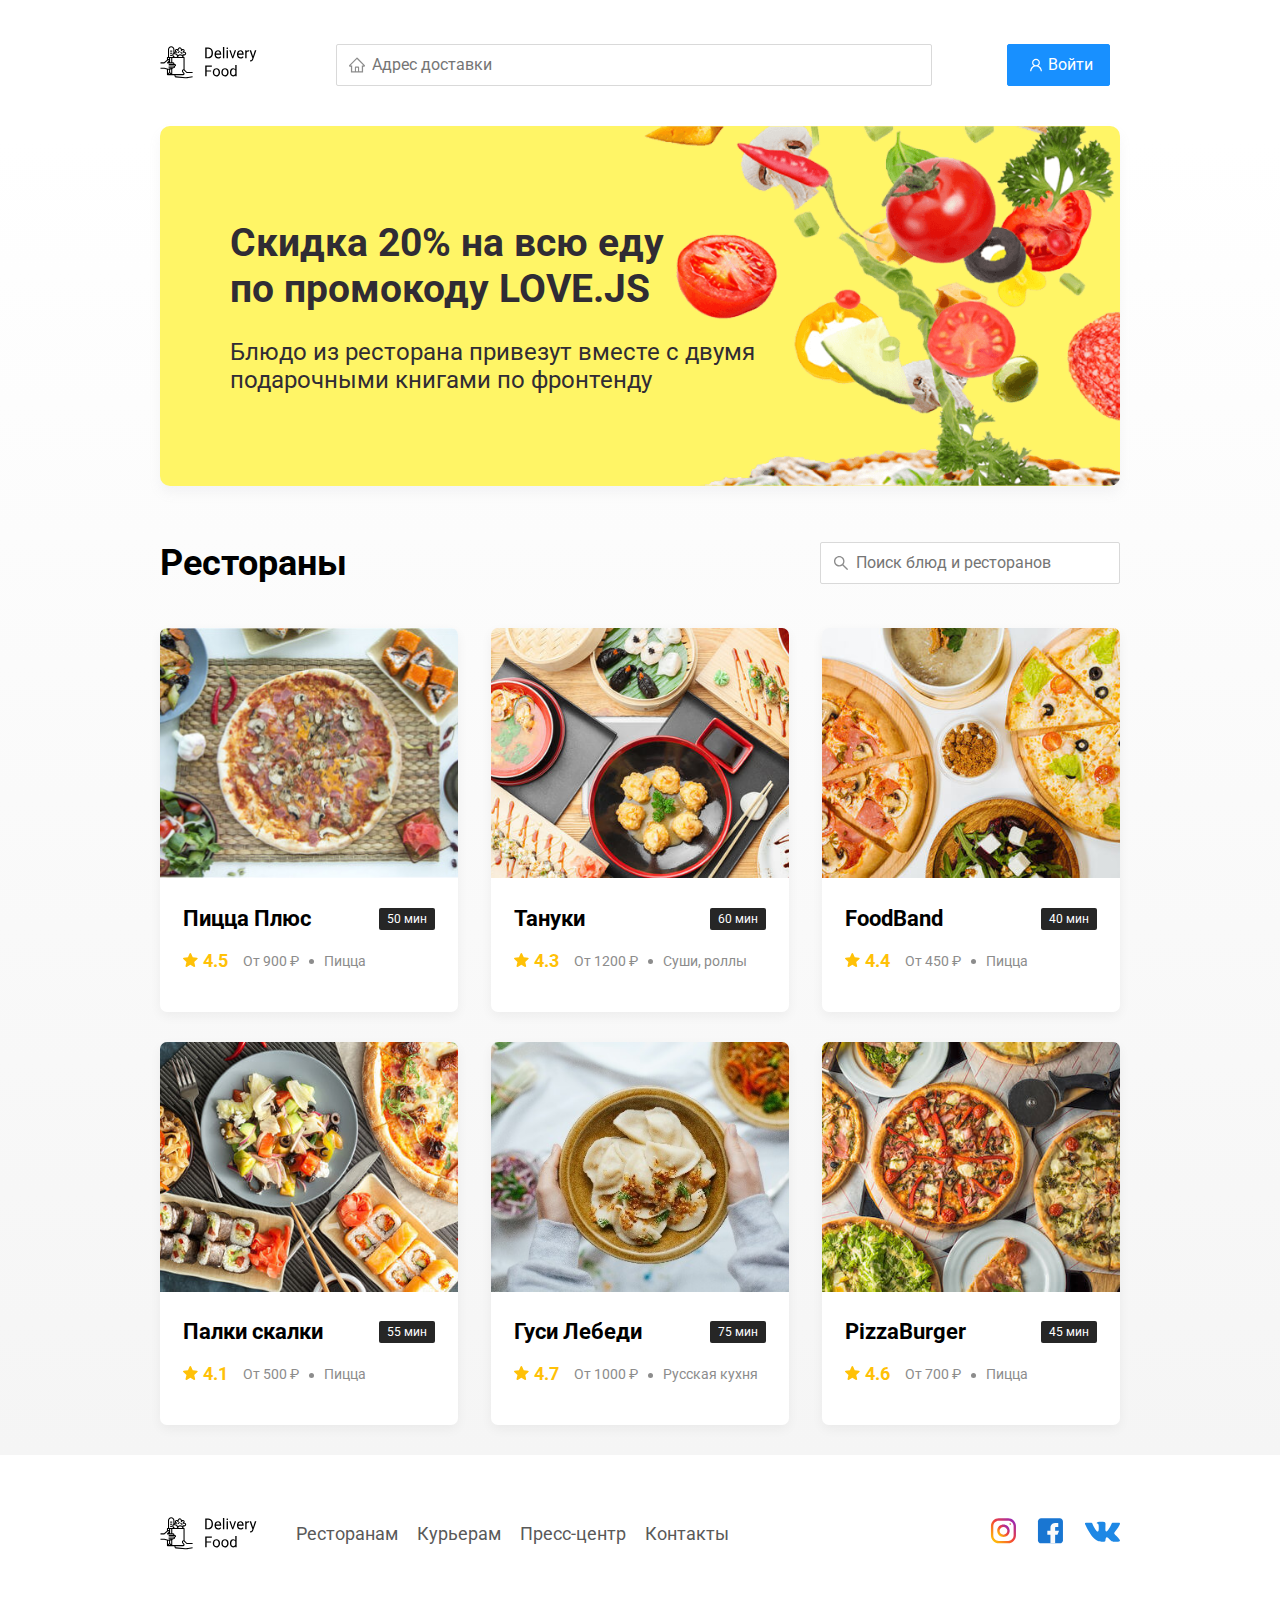
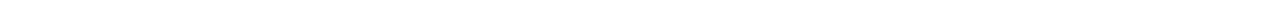
==== commit c2d9cd5e: "Need fix  in cart.js" ====
--- a/index.html
+++ b/index.html
@@ -15,6 +15,7 @@
     <!-- <script src="https://code.jquery.com/jquery-1.11.3.min.js" defer></script> -->
     <script src="js/auth.js" defer></script>
     <script src="js/partners.js" defer></script>
+    <script src="js/cart.js" defer></script>
   </head>
 
   <body>
@@ -52,26 +53,30 @@
     <main class="main">
       <div class="container">
         <section class="container-promo">
-          <section class="promo pizza">
+          <!-- <section class="promo pizza">
             <h1 class="promo-title">Онлайн-сервис <br />доставки еды на дом</h1>
             <p class="promo-text">
               Блюда из любимого ресторана привезет курьер в перчатках, маске и с
               антисептиком
             </p>
-          </section>
+          </section> -->
           <!-- <section class="promo kebab">
 					<h1 class="promo-title">Шашлыки на майские <br> со скидкой 35%</h1>
 					<p class="promo-text">
 						Закажите шашлыки в любом ресторане до 10 мая и получите скидку по промокоду OMAGAD
 					</p>
-				</section>
-				<section class="promo vegetables">
-					<h1 class="promo-title">Скидка 20% на всю еду <br> по промокоду LOVE.JS</h1>
-					<p class="promo-text">
-						Блюдо из ресторана привезут вместе с двумя подарочными книгами по фронтенду
-					</p>
-				</section>
-				<section class="promo sushi">
+				</section> -->
+          <section class="promo vegetables">
+            <h1 class="promo-title">
+              Скидка 20% на всю еду <br />
+              по промокоду LOVE.JS
+            </h1>
+            <p class="promo-text">
+              Блюдо из ресторана привезут вместе с двумя подарочными книгами по
+              фронтенду
+            </p>
+          </section>
+          <!-- <section class="promo sushi">
 					<h1 class="promo-title">Сеты со скидкой до 30% <br> в ресторанах</h1>
 					<p class="promo-text">
 						Скидки на сеты до 30 мая по промокоду DADADA
@@ -130,48 +135,7 @@
           <button class="close">&times;</button>
         </div>
         <!-- /.modal-header -->
-        <div class="modal-body">
-          <div class="food-row">
-            <span class="food-name">Ролл угорь стандарт</span>
-            <strong class="food-price">250 ₽</strong>
-            <div class="food-counter">
-              <button class="counter-button">-</button>
-              <span class="counter">1</span>
-              <button class="counter-button">+</button>
-            </div>
-          </div>
-          <!-- /.foods-row -->
-          <div class="food-row">
-            <span class="food-name">Ролл угорь стандарт</span>
-            <strong class="food-price">250 ₽</strong>
-            <div class="food-counter">
-              <button class="counter-button">-</button>
-              <span class="counter">1</span>
-              <button class="counter-button">+</button>
-            </div>
-          </div>
-          <!-- /.foods-row -->
-          <div class="food-row">
-            <span class="food-name">Ролл угорь стандарт</span>
-            <strong class="food-price">250 ₽</strong>
-            <div class="food-counter">
-              <button class="counter-button">-</button>
-              <span class="counter">1</span>
-              <button class="counter-button">+</button>
-            </div>
-          </div>
-          <!-- /.foods-row -->
-          <div class="food-row">
-            <span class="food-name">Ролл угорь стандарт</span>
-            <strong class="food-price">250 ₽</strong>
-            <div class="food-counter">
-              <button class="counter-button">-</button>
-              <span class="counter">1</span>
-              <button class="counter-button">+</button>
-            </div>
-          </div>
-          <!-- /.foods-row -->
-        </div>
+        <div class="modal-body"></div>
         <!-- /.modal-body -->
         <div class="modal-footer">
           <span class="modal-pricetag">1250 ₽</span>
